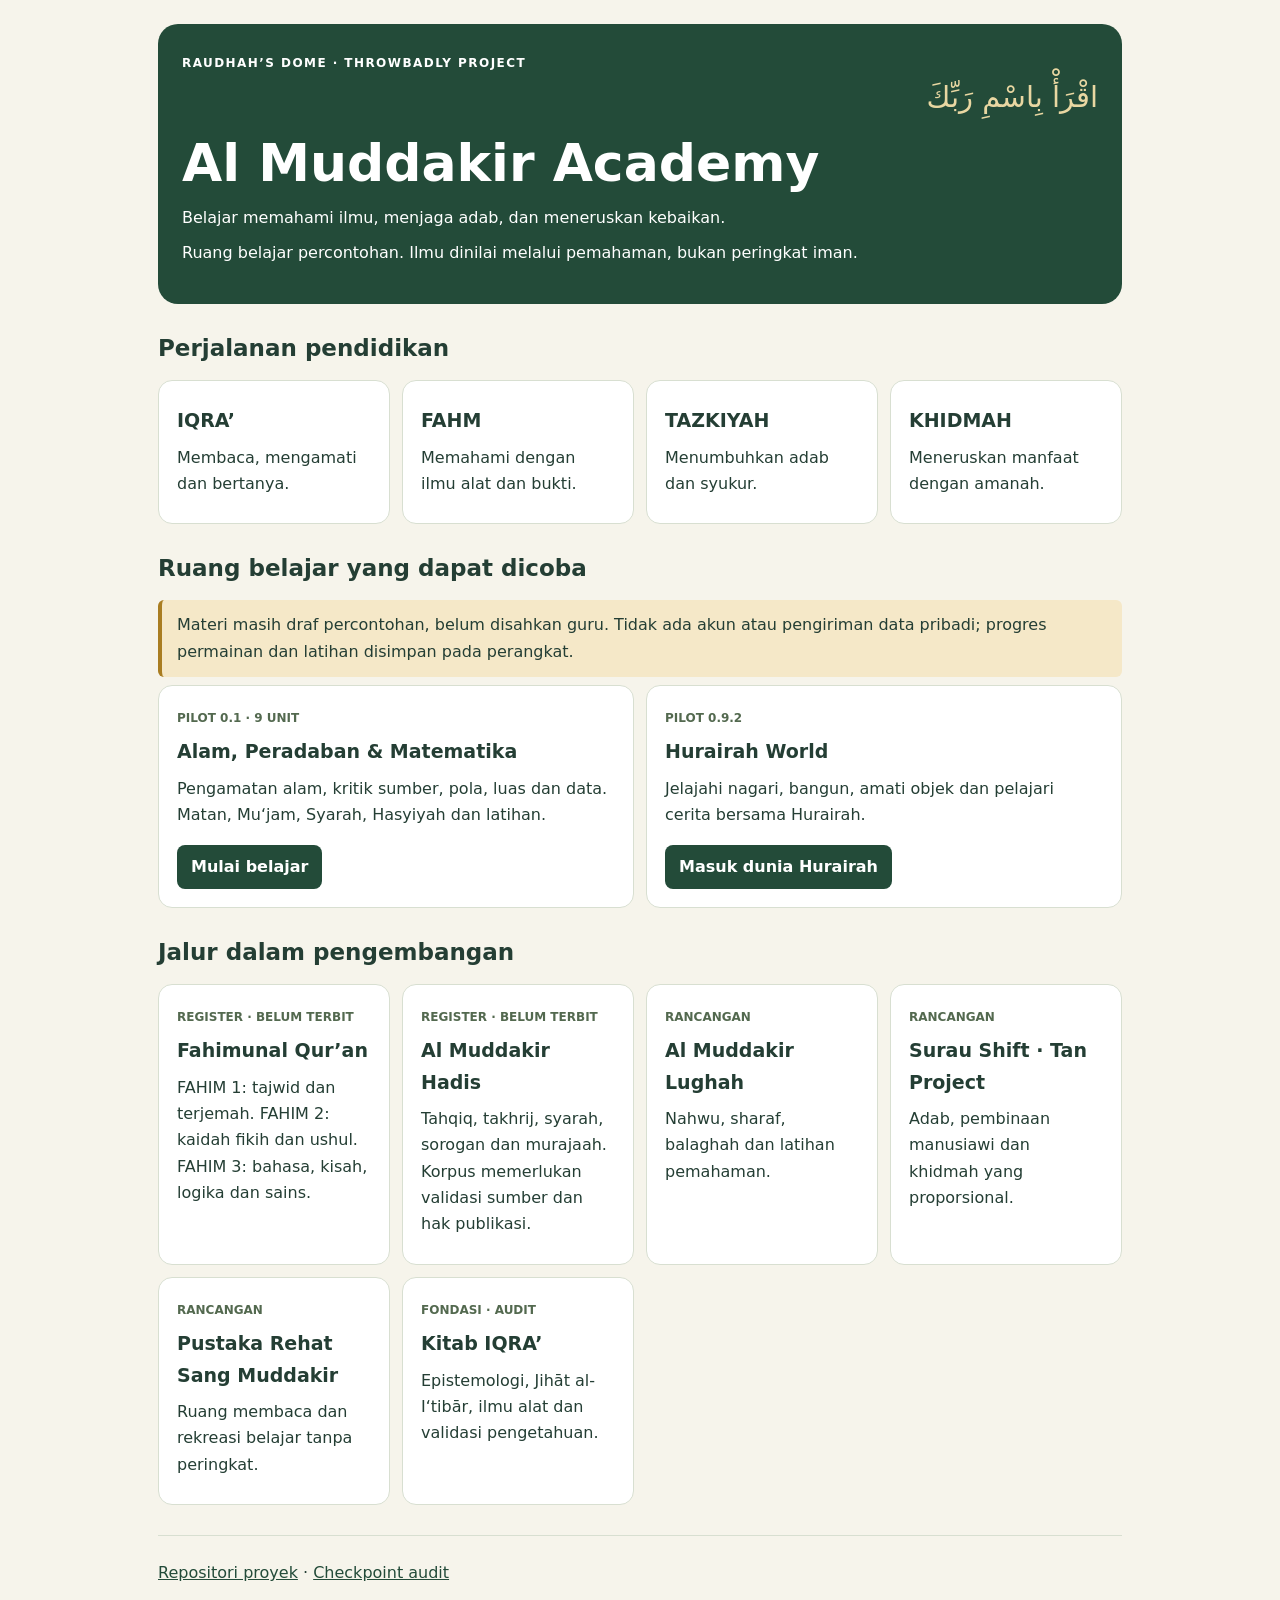
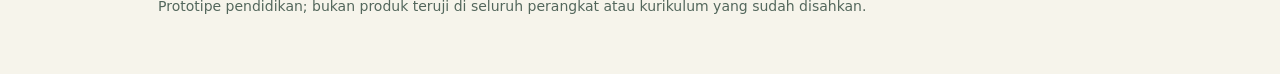
==== index.html @ e4c5f455 "feat(portal): add mobile-friendly academy homepage" ====
<!doctype html>
<html lang="id"><head><meta charset="utf-8"><meta name="viewport" content="width=device-width,initial-scale=1"><meta name="theme-color" content="#234b39"><title>Al Muddakir Academy · Raudhah’s Dome</title><style>
:root{color-scheme:light;--green:#234b39;--paper:#f6f4eb;--ink:#243e34;--line:#d8dfd1}*{box-sizing:border-box}body{margin:0;background:var(--paper);color:var(--ink);font:16px/1.65 system-ui,sans-serif}main{max-width:1000px;margin:auto;padding:24px 18px 48px}header{background:var(--green);color:white;border-radius:20px;padding:30px 24px}h1{font-size:clamp(30px,6vw,52px);line-height:1.15;margin:12px 0}h2{font-size:23px;margin:26px 0 12px}h3{font-size:19px;margin:6px 0}p{margin:8px 0}.eyebrow{letter-spacing:.12em;font-size:12px;font-weight:700}.arab{font-size:29px;color:#e9d7a2}.dna,.grid{display:grid;grid-template-columns:repeat(auto-fit,minmax(210px,1fr));gap:12px}.card{background:white;border:1px solid var(--line);border-radius:14px;padding:18px}.tag{color:#53694f;font-size:12px;font-weight:700}.muted{color:#53675c;font-size:14px}.cta{display:inline-block;padding:9px 14px;border-radius:8px;background:var(--green);color:white;text-decoration:none;font-weight:650;margin-top:8px}a{color:var(--green)}a:focus-visible{outline:3px solid #a97d21;outline-offset:4px}.notice{border-left:4px solid #a97d21;padding:12px 15px;background:#f5e8c8;border-radius:6px}footer{border-top:1px solid var(--line);margin-top:30px;padding-top:16px}@media(max-width:450px){main{padding:12px}header{padding:22px 18px}.grid,.dna{grid-template-columns:1fr}}
</style></head><body><main><header><div class="eyebrow">RAUDHAH’S DOME · THROWBADLY PROJECT</div><div class="arab" lang="ar" dir="rtl">اقْرَأْ بِاسْمِ رَبِّكَ</div><h1>Al Muddakir Academy</h1><p>Belajar memahami ilmu, menjaga adab, dan meneruskan kebaikan.</p><p>Ruang belajar percontohan. Ilmu dinilai melalui pemahaman, bukan peringkat iman.</p></header>
<h2>Perjalanan pendidikan</h2><section class="dna" aria-label="Empat DNA"><div class="card"><h3>IQRA’</h3><p>Membaca, mengamati dan bertanya.</p></div><div class="card"><h3>FAHM</h3><p>Memahami dengan ilmu alat dan bukti.</p></div><div class="card"><h3>TAZKIYAH</h3><p>Menumbuhkan adab dan syukur.</p></div><div class="card"><h3>KHIDMAH</h3><p>Meneruskan manfaat dengan amanah.</p></div></section>
<h2>Ruang belajar yang dapat dicoba</h2><p class="notice">Materi masih draf percontohan, belum disahkan guru. Tidak ada akun atau pengiriman data pribadi; progres permainan dan latihan disimpan pada perangkat.</p><section class="grid"><article class="card"><span class="tag">PILOT 0.1 · 9 UNIT</span><h3>Alam, Peradaban &amp; Matematika</h3><p>Pengamatan alam, kritik sumber, pola, luas dan data. Matan, Mu‘jam, Syarah, Hasyiyah dan latihan.</p><a class="cta" href="./al-muddakir-faculties/index.html">Mulai belajar</a></article><article class="card"><span class="tag">PILOT 0.9.2</span><h3>Hurairah World</h3><p>Jelajahi nagari, bangun, amati objek dan pelajari cerita bersama Hurairah.</p><a class="cta" href="./hurairah-world/index.html">Masuk dunia Hurairah</a></article></section>
<h2>Jalur dalam pengembangan</h2><section class="grid"><article class="card"><span class="tag">REGISTER · BELUM TERBIT</span><h3>Fahimunal Qur’an</h3><p>FAHIM 1: tajwid dan terjemah. FAHIM 2: kaidah fikih dan ushul. FAHIM 3: bahasa, kisah, logika dan sains.</p></article><article class="card"><span class="tag">REGISTER · BELUM TERBIT</span><h3>Al Muddakir Hadis</h3><p>Tahqiq, takhrij, syarah, sorogan dan murajaah. Korpus memerlukan validasi sumber dan hak publikasi.</p></article><article class="card"><span class="tag">RANCANGAN</span><h3>Al Muddakir Lughah</h3><p>Nahwu, sharaf, balaghah dan latihan pemahaman.</p></article><article class="card"><span class="tag">RANCANGAN</span><h3>Surau Shift · Tan Project</h3><p>Adab, pembinaan manusiawi dan khidmah yang proporsional.</p></article><article class="card"><span class="tag">RANCANGAN</span><h3>Pustaka Rehat Sang Muddakir</h3><p>Ruang membaca dan rekreasi belajar tanpa peringkat.</p></article><article class="card"><span class="tag">FONDASI · AUDIT</span><h3>Kitab IQRA’</h3><p>Epistemologi, Jihāt al-I‘tibār, ilmu alat dan validasi pengetahuan.</p></article></section>
<footer><p><a href="https://github.com/hajighozi/AL-MUDDAKIR-/tree/main">Repositori proyek</a> · <a href="https://github.com/hajighozi/AL-MUDDAKIR-/blob/main/docs/R129_INTEGRATION_CHECKPOINT.md">Checkpoint audit</a></p><p class="muted">Prototipe pendidikan; bukan produk teruji di seluruh perangkat atau kurikulum yang sudah disahkan.</p></footer></main></body></html>
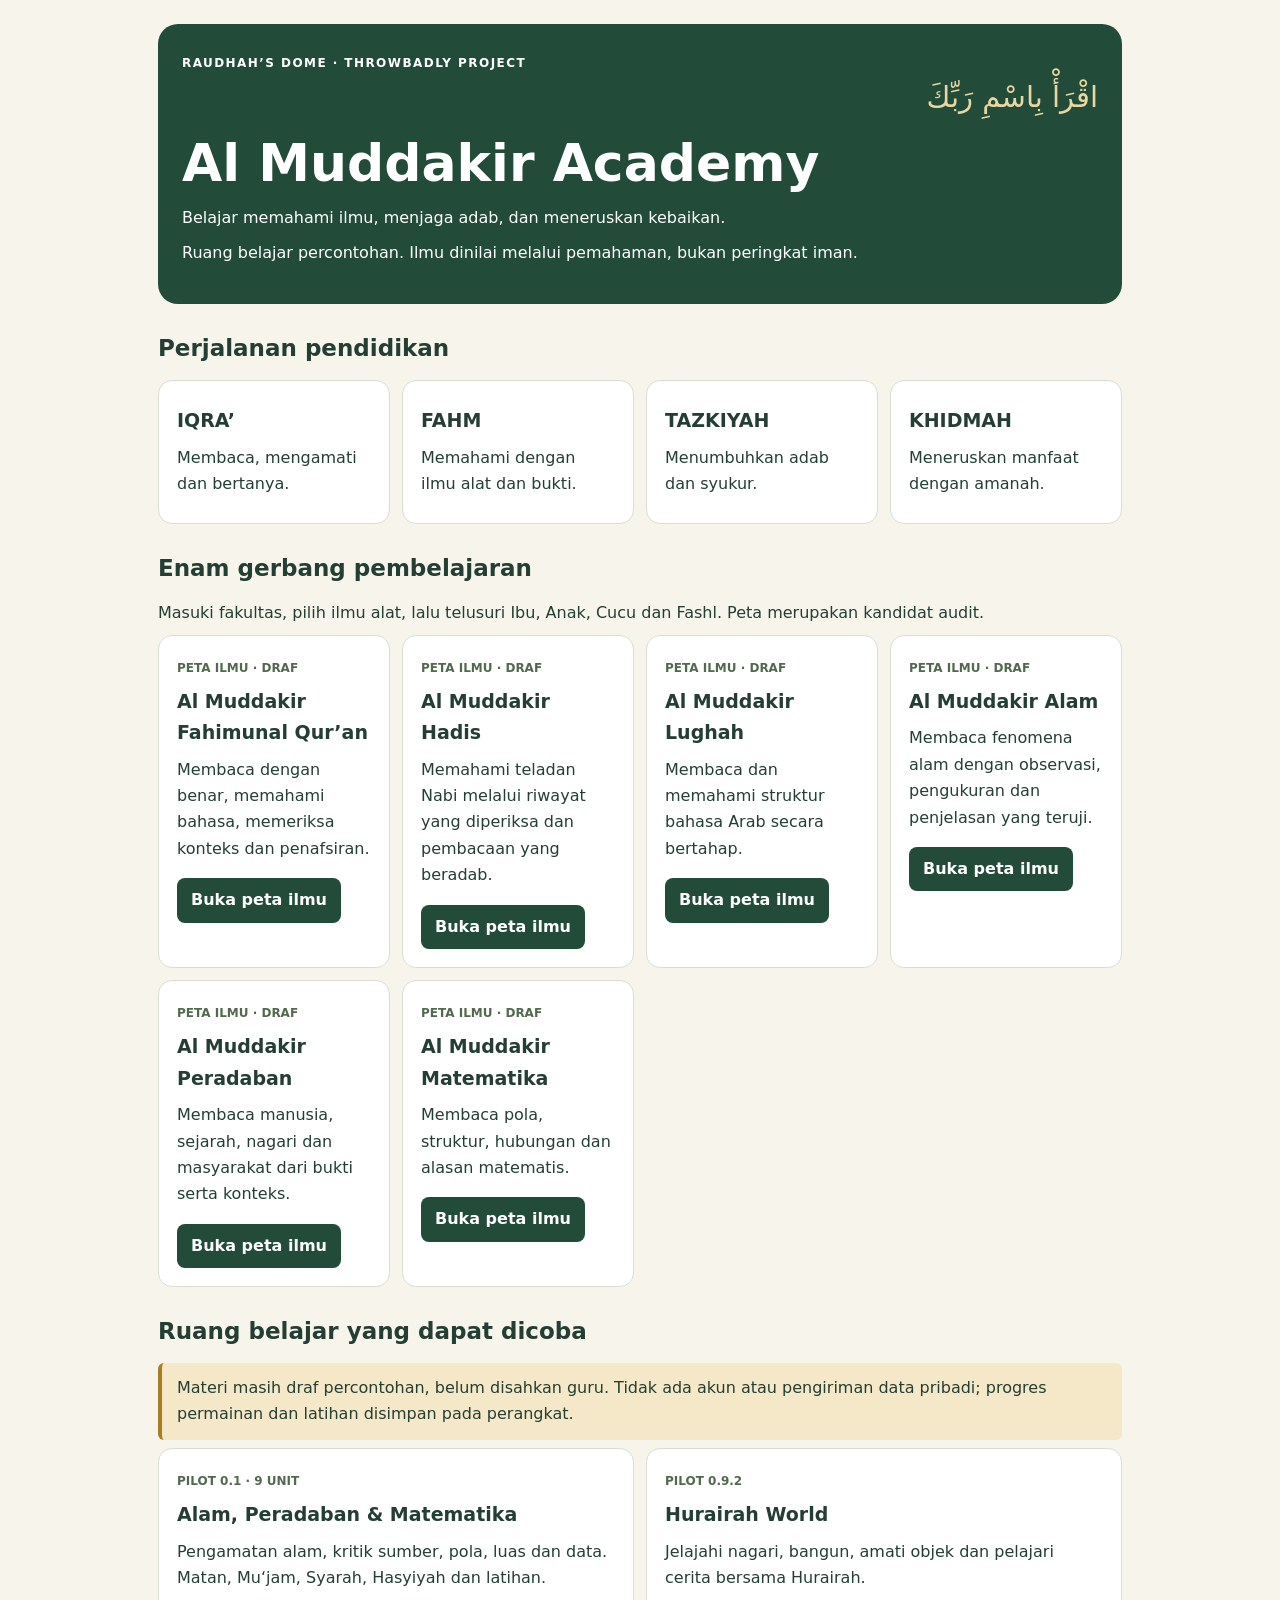
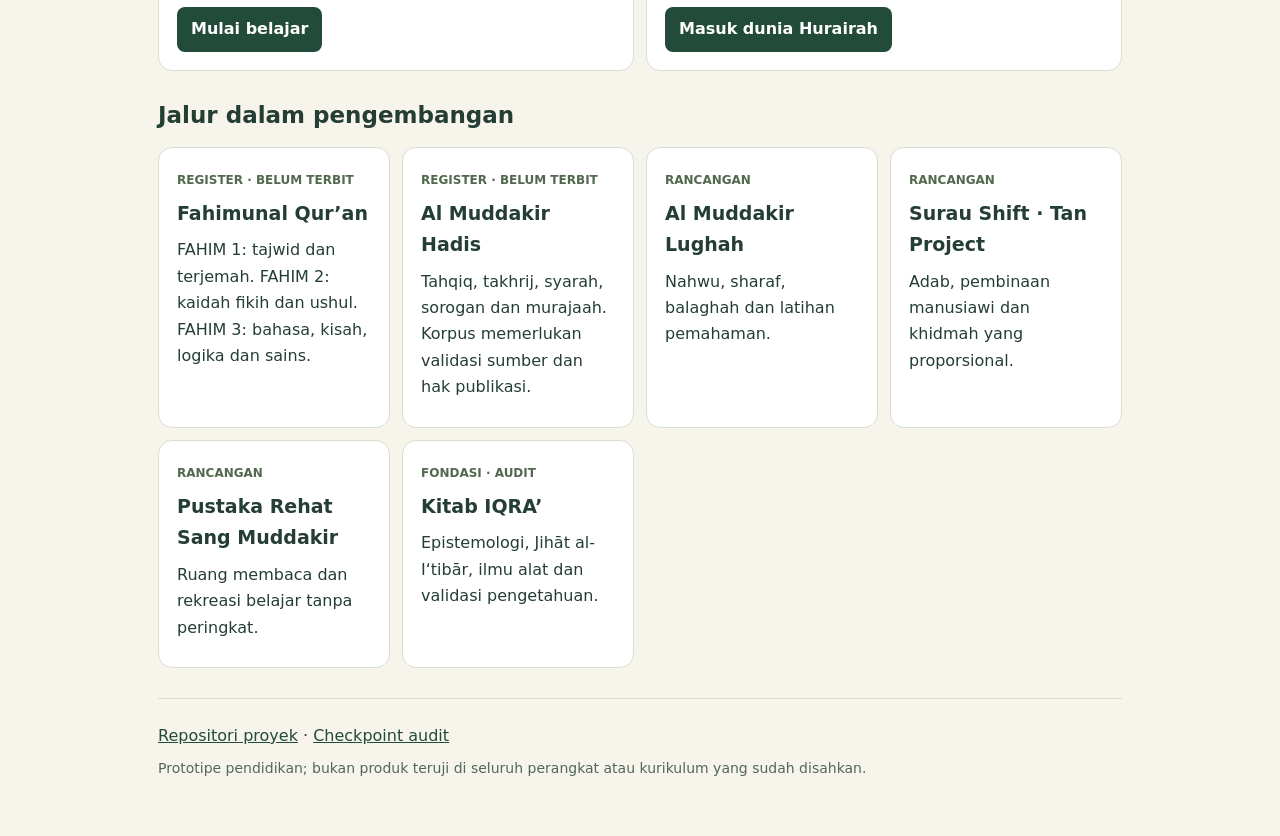
==== commit c406fd7a: "feat(portal): link six faculty knowledge maps" ====
--- a/index.html
+++ b/index.html
@@ -3,6 +3,6 @@
 :root{color-scheme:light;--green:#234b39;--paper:#f6f4eb;--ink:#243e34;--line:#d8dfd1}*{box-sizing:border-box}body{margin:0;background:var(--paper);color:var(--ink);font:16px/1.65 system-ui,sans-serif}main{max-width:1000px;margin:auto;padding:24px 18px 48px}header{background:var(--green);color:white;border-radius:20px;padding:30px 24px}h1{font-size:clamp(30px,6vw,52px);line-height:1.15;margin:12px 0}h2{font-size:23px;margin:26px 0 12px}h3{font-size:19px;margin:6px 0}p{margin:8px 0}.eyebrow{letter-spacing:.12em;font-size:12px;font-weight:700}.arab{font-size:29px;color:#e9d7a2}.dna,.grid{display:grid;grid-template-columns:repeat(auto-fit,minmax(210px,1fr));gap:12px}.card{background:white;border:1px solid var(--line);border-radius:14px;padding:18px}.tag{color:#53694f;font-size:12px;font-weight:700}.muted{color:#53675c;font-size:14px}.cta{display:inline-block;padding:9px 14px;border-radius:8px;background:var(--green);color:white;text-decoration:none;font-weight:650;margin-top:8px}a{color:var(--green)}a:focus-visible{outline:3px solid #a97d21;outline-offset:4px}.notice{border-left:4px solid #a97d21;padding:12px 15px;background:#f5e8c8;border-radius:6px}footer{border-top:1px solid var(--line);margin-top:30px;padding-top:16px}@media(max-width:450px){main{padding:12px}header{padding:22px 18px}.grid,.dna{grid-template-columns:1fr}}
 </style></head><body><main><header><div class="eyebrow">RAUDHAH’S DOME · THROWBADLY PROJECT</div><div class="arab" lang="ar" dir="rtl">اقْرَأْ بِاسْمِ رَبِّكَ</div><h1>Al Muddakir Academy</h1><p>Belajar memahami ilmu, menjaga adab, dan meneruskan kebaikan.</p><p>Ruang belajar percontohan. Ilmu dinilai melalui pemahaman, bukan peringkat iman.</p></header>
 <h2>Perjalanan pendidikan</h2><section class="dna" aria-label="Empat DNA"><div class="card"><h3>IQRA’</h3><p>Membaca, mengamati dan bertanya.</p></div><div class="card"><h3>FAHM</h3><p>Memahami dengan ilmu alat dan bukti.</p></div><div class="card"><h3>TAZKIYAH</h3><p>Menumbuhkan adab dan syukur.</p></div><div class="card"><h3>KHIDMAH</h3><p>Meneruskan manfaat dengan amanah.</p></div></section>
-<h2>Ruang belajar yang dapat dicoba</h2><p class="notice">Materi masih draf percontohan, belum disahkan guru. Tidak ada akun atau pengiriman data pribadi; progres permainan dan latihan disimpan pada perangkat.</p><section class="grid"><article class="card"><span class="tag">PILOT 0.1 · 9 UNIT</span><h3>Alam, Peradaban &amp; Matematika</h3><p>Pengamatan alam, kritik sumber, pola, luas dan data. Matan, Mu‘jam, Syarah, Hasyiyah dan latihan.</p><a class="cta" href="./al-muddakir-faculties/index.html">Mulai belajar</a></article><article class="card"><span class="tag">PILOT 0.9.2</span><h3>Hurairah World</h3><p>Jelajahi nagari, bangun, amati objek dan pelajari cerita bersama Hurairah.</p><a class="cta" href="./hurairah-world/index.html">Masuk dunia Hurairah</a></article></section>
+<h2>Enam gerbang pembelajaran</h2><p>Masuki fakultas, pilih ilmu alat, lalu telusuri Ibu, Anak, Cucu dan Fashl. Peta merupakan kandidat audit.</p><section class="grid"><article class="card"><span class="tag">PETA ILMU · DRAF</span><h3>Al Muddakir Fahimunal Qur’an</h3><p>Membaca dengan benar, memahami bahasa, memeriksa konteks dan penafsiran.</p><a class="cta" href="./al-muddakir-quran/index.html">Buka peta ilmu</a></article><article class="card"><span class="tag">PETA ILMU · DRAF</span><h3>Al Muddakir Hadis</h3><p>Memahami teladan Nabi melalui riwayat yang diperiksa dan pembacaan yang beradab.</p><a class="cta" href="./al-muddakir-hadis/index.html">Buka peta ilmu</a></article><article class="card"><span class="tag">PETA ILMU · DRAF</span><h3>Al Muddakir Lughah</h3><p>Membaca dan memahami struktur bahasa Arab secara bertahap.</p><a class="cta" href="./al-muddakir-lughah/index.html">Buka peta ilmu</a></article><article class="card"><span class="tag">PETA ILMU · DRAF</span><h3>Al Muddakir Alam</h3><p>Membaca fenomena alam dengan observasi, pengukuran dan penjelasan yang teruji.</p><a class="cta" href="./al-muddakir-alam/index.html">Buka peta ilmu</a></article><article class="card"><span class="tag">PETA ILMU · DRAF</span><h3>Al Muddakir Peradaban</h3><p>Membaca manusia, sejarah, nagari dan masyarakat dari bukti serta konteks.</p><a class="cta" href="./al-muddakir-peradaban/index.html">Buka peta ilmu</a></article><article class="card"><span class="tag">PETA ILMU · DRAF</span><h3>Al Muddakir Matematika</h3><p>Membaca pola, struktur, hubungan dan alasan matematis.</p><a class="cta" href="./al-muddakir-matematika/index.html">Buka peta ilmu</a></article></section><h2>Ruang belajar yang dapat dicoba</h2><p class="notice">Materi masih draf percontohan, belum disahkan guru. Tidak ada akun atau pengiriman data pribadi; progres permainan dan latihan disimpan pada perangkat.</p><section class="grid"><article class="card"><span class="tag">PILOT 0.1 · 9 UNIT</span><h3>Alam, Peradaban &amp; Matematika</h3><p>Pengamatan alam, kritik sumber, pola, luas dan data. Matan, Mu‘jam, Syarah, Hasyiyah dan latihan.</p><a class="cta" href="./al-muddakir-faculties/index.html">Mulai belajar</a></article><article class="card"><span class="tag">PILOT 0.9.2</span><h3>Hurairah World</h3><p>Jelajahi nagari, bangun, amati objek dan pelajari cerita bersama Hurairah.</p><a class="cta" href="./hurairah-world/index.html">Masuk dunia Hurairah</a></article></section>
 <h2>Jalur dalam pengembangan</h2><section class="grid"><article class="card"><span class="tag">REGISTER · BELUM TERBIT</span><h3>Fahimunal Qur’an</h3><p>FAHIM 1: tajwid dan terjemah. FAHIM 2: kaidah fikih dan ushul. FAHIM 3: bahasa, kisah, logika dan sains.</p></article><article class="card"><span class="tag">REGISTER · BELUM TERBIT</span><h3>Al Muddakir Hadis</h3><p>Tahqiq, takhrij, syarah, sorogan dan murajaah. Korpus memerlukan validasi sumber dan hak publikasi.</p></article><article class="card"><span class="tag">RANCANGAN</span><h3>Al Muddakir Lughah</h3><p>Nahwu, sharaf, balaghah dan latihan pemahaman.</p></article><article class="card"><span class="tag">RANCANGAN</span><h3>Surau Shift · Tan Project</h3><p>Adab, pembinaan manusiawi dan khidmah yang proporsional.</p></article><article class="card"><span class="tag">RANCANGAN</span><h3>Pustaka Rehat Sang Muddakir</h3><p>Ruang membaca dan rekreasi belajar tanpa peringkat.</p></article><article class="card"><span class="tag">FONDASI · AUDIT</span><h3>Kitab IQRA’</h3><p>Epistemologi, Jihāt al-I‘tibār, ilmu alat dan validasi pengetahuan.</p></article></section>
 <footer><p><a href="https://github.com/hajighozi/AL-MUDDAKIR-/tree/main">Repositori proyek</a> · <a href="https://github.com/hajighozi/AL-MUDDAKIR-/blob/main/docs/R129_INTEGRATION_CHECKPOINT.md">Checkpoint audit</a></p><p class="muted">Prototipe pendidikan; bukan produk teruji di seluruh perangkat atau kurikulum yang sudah disahkan.</p></footer></main></body></html>
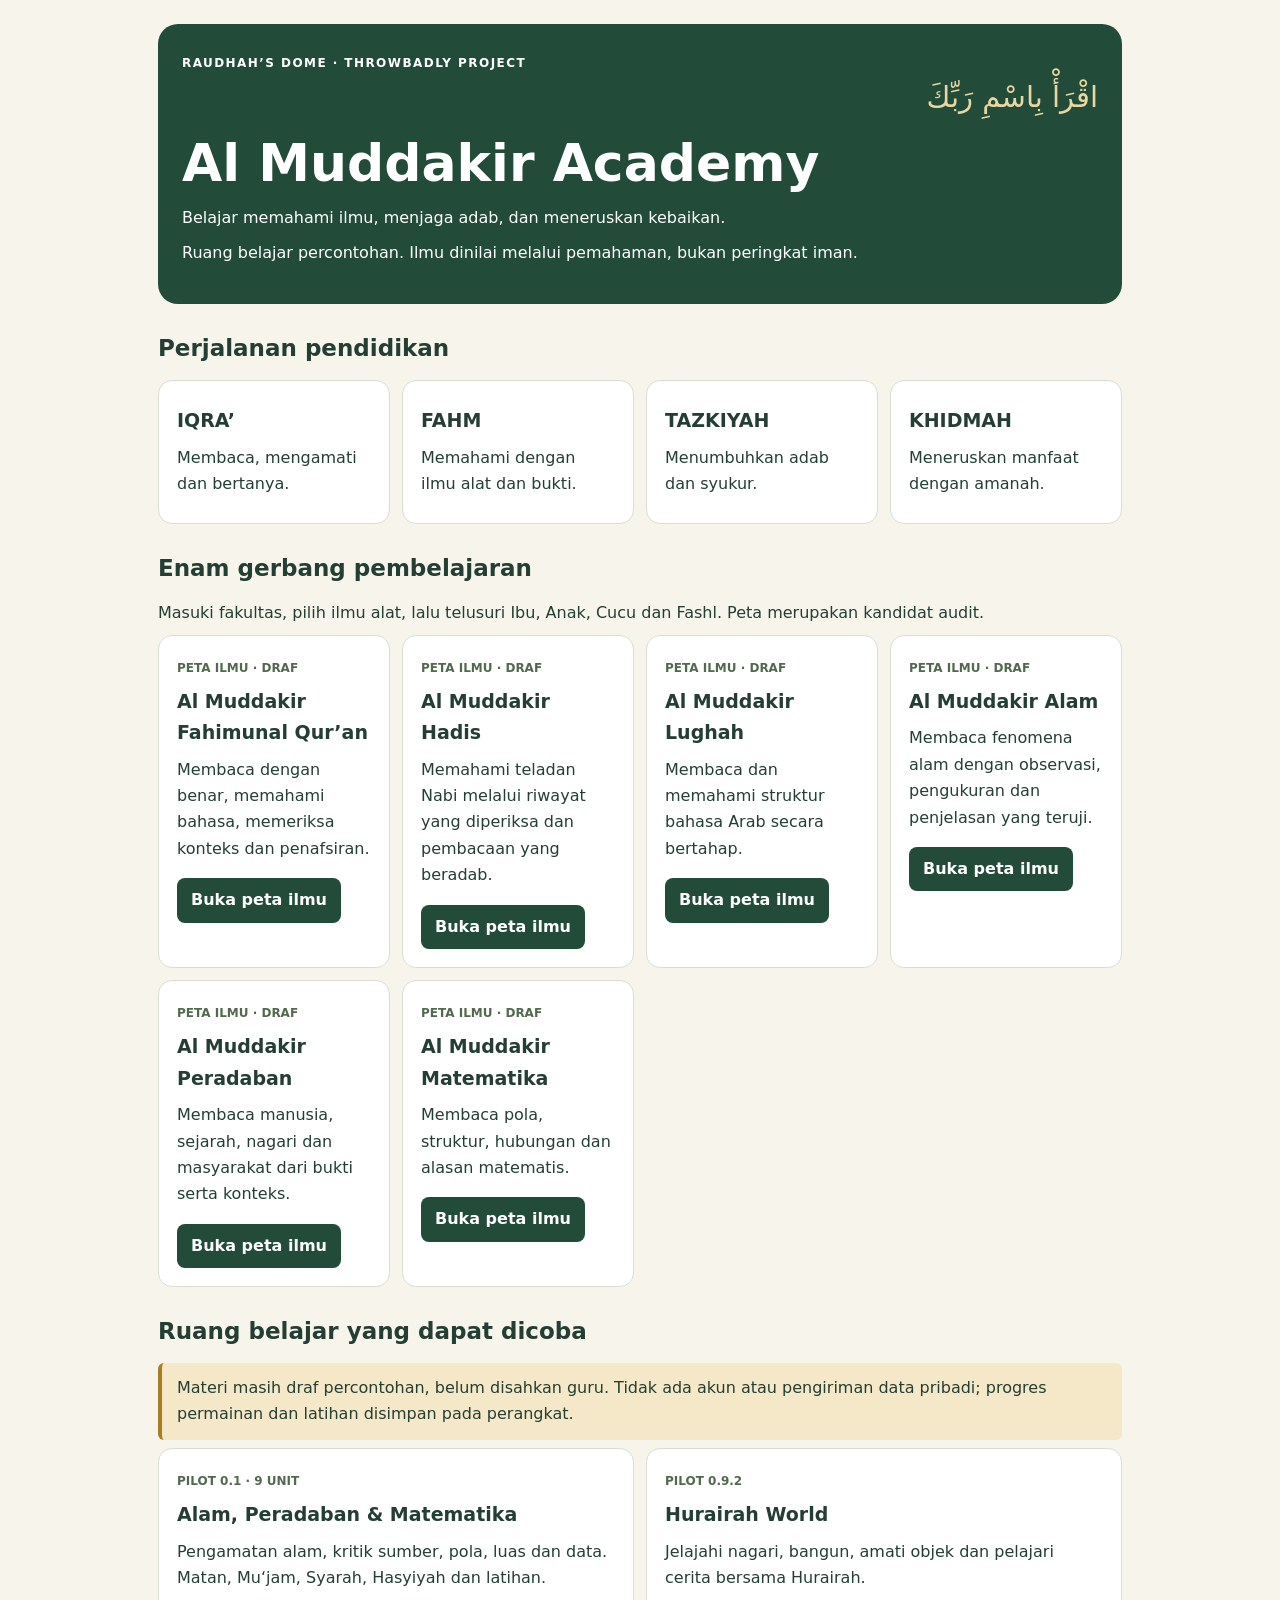
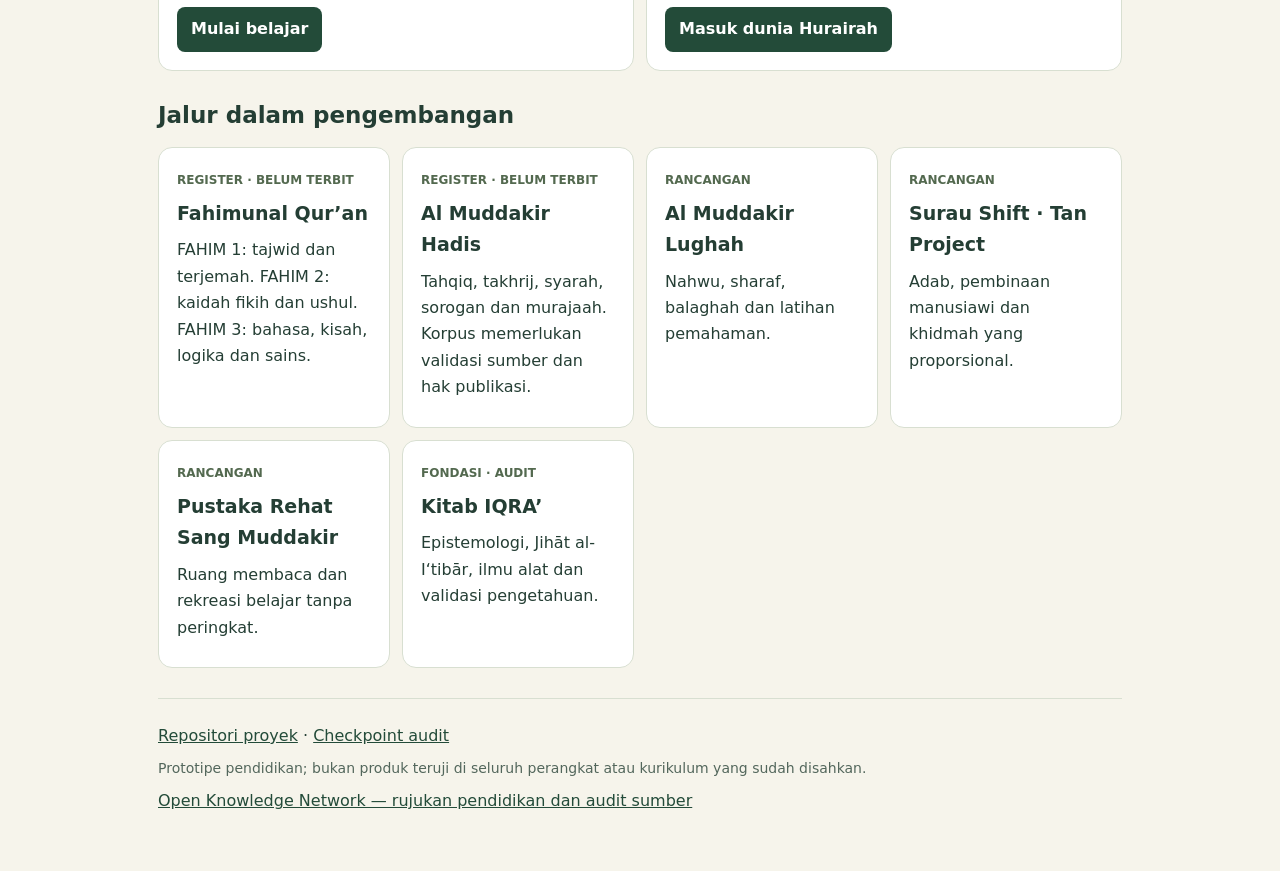
==== commit 85b6b4fe: "feat(portal): link Open Knowledge Network" ====
--- a/index.html
+++ b/index.html
@@ -5,4 +5,4 @@
 <h2>Perjalanan pendidikan</h2><section class="dna" aria-label="Empat DNA"><div class="card"><h3>IQRA’</h3><p>Membaca, mengamati dan bertanya.</p></div><div class="card"><h3>FAHM</h3><p>Memahami dengan ilmu alat dan bukti.</p></div><div class="card"><h3>TAZKIYAH</h3><p>Menumbuhkan adab dan syukur.</p></div><div class="card"><h3>KHIDMAH</h3><p>Meneruskan manfaat dengan amanah.</p></div></section>
 <h2>Enam gerbang pembelajaran</h2><p>Masuki fakultas, pilih ilmu alat, lalu telusuri Ibu, Anak, Cucu dan Fashl. Peta merupakan kandidat audit.</p><section class="grid"><article class="card"><span class="tag">PETA ILMU · DRAF</span><h3>Al Muddakir Fahimunal Qur’an</h3><p>Membaca dengan benar, memahami bahasa, memeriksa konteks dan penafsiran.</p><a class="cta" href="./al-muddakir-quran/index.html">Buka peta ilmu</a></article><article class="card"><span class="tag">PETA ILMU · DRAF</span><h3>Al Muddakir Hadis</h3><p>Memahami teladan Nabi melalui riwayat yang diperiksa dan pembacaan yang beradab.</p><a class="cta" href="./al-muddakir-hadis/index.html">Buka peta ilmu</a></article><article class="card"><span class="tag">PETA ILMU · DRAF</span><h3>Al Muddakir Lughah</h3><p>Membaca dan memahami struktur bahasa Arab secara bertahap.</p><a class="cta" href="./al-muddakir-lughah/index.html">Buka peta ilmu</a></article><article class="card"><span class="tag">PETA ILMU · DRAF</span><h3>Al Muddakir Alam</h3><p>Membaca fenomena alam dengan observasi, pengukuran dan penjelasan yang teruji.</p><a class="cta" href="./al-muddakir-alam/index.html">Buka peta ilmu</a></article><article class="card"><span class="tag">PETA ILMU · DRAF</span><h3>Al Muddakir Peradaban</h3><p>Membaca manusia, sejarah, nagari dan masyarakat dari bukti serta konteks.</p><a class="cta" href="./al-muddakir-peradaban/index.html">Buka peta ilmu</a></article><article class="card"><span class="tag">PETA ILMU · DRAF</span><h3>Al Muddakir Matematika</h3><p>Membaca pola, struktur, hubungan dan alasan matematis.</p><a class="cta" href="./al-muddakir-matematika/index.html">Buka peta ilmu</a></article></section><h2>Ruang belajar yang dapat dicoba</h2><p class="notice">Materi masih draf percontohan, belum disahkan guru. Tidak ada akun atau pengiriman data pribadi; progres permainan dan latihan disimpan pada perangkat.</p><section class="grid"><article class="card"><span class="tag">PILOT 0.1 · 9 UNIT</span><h3>Alam, Peradaban &amp; Matematika</h3><p>Pengamatan alam, kritik sumber, pola, luas dan data. Matan, Mu‘jam, Syarah, Hasyiyah dan latihan.</p><a class="cta" href="./al-muddakir-faculties/index.html">Mulai belajar</a></article><article class="card"><span class="tag">PILOT 0.9.2</span><h3>Hurairah World</h3><p>Jelajahi nagari, bangun, amati objek dan pelajari cerita bersama Hurairah.</p><a class="cta" href="./hurairah-world/index.html">Masuk dunia Hurairah</a></article></section>
 <h2>Jalur dalam pengembangan</h2><section class="grid"><article class="card"><span class="tag">REGISTER · BELUM TERBIT</span><h3>Fahimunal Qur’an</h3><p>FAHIM 1: tajwid dan terjemah. FAHIM 2: kaidah fikih dan ushul. FAHIM 3: bahasa, kisah, logika dan sains.</p></article><article class="card"><span class="tag">REGISTER · BELUM TERBIT</span><h3>Al Muddakir Hadis</h3><p>Tahqiq, takhrij, syarah, sorogan dan murajaah. Korpus memerlukan validasi sumber dan hak publikasi.</p></article><article class="card"><span class="tag">RANCANGAN</span><h3>Al Muddakir Lughah</h3><p>Nahwu, sharaf, balaghah dan latihan pemahaman.</p></article><article class="card"><span class="tag">RANCANGAN</span><h3>Surau Shift · Tan Project</h3><p>Adab, pembinaan manusiawi dan khidmah yang proporsional.</p></article><article class="card"><span class="tag">RANCANGAN</span><h3>Pustaka Rehat Sang Muddakir</h3><p>Ruang membaca dan rekreasi belajar tanpa peringkat.</p></article><article class="card"><span class="tag">FONDASI · AUDIT</span><h3>Kitab IQRA’</h3><p>Epistemologi, Jihāt al-I‘tibār, ilmu alat dan validasi pengetahuan.</p></article></section>
-<footer><p><a href="https://github.com/hajighozi/AL-MUDDAKIR-/tree/main">Repositori proyek</a> · <a href="https://github.com/hajighozi/AL-MUDDAKIR-/blob/main/docs/R129_INTEGRATION_CHECKPOINT.md">Checkpoint audit</a></p><p class="muted">Prototipe pendidikan; bukan produk teruji di seluruh perangkat atau kurikulum yang sudah disahkan.</p></footer></main></body></html>
+<footer><p><a href="https://github.com/hajighozi/AL-MUDDAKIR-/tree/main">Repositori proyek</a> · <a href="https://github.com/hajighozi/AL-MUDDAKIR-/blob/main/docs/R129_INTEGRATION_CHECKPOINT.md">Checkpoint audit</a></p><p class="muted">Prototipe pendidikan; bukan produk teruji di seluruh perangkat atau kurikulum yang sudah disahkan.</p><p><a href="./open-knowledge/index.html">Open Knowledge Network — rujukan pendidikan dan audit sumber</a></p></footer></main></body></html>
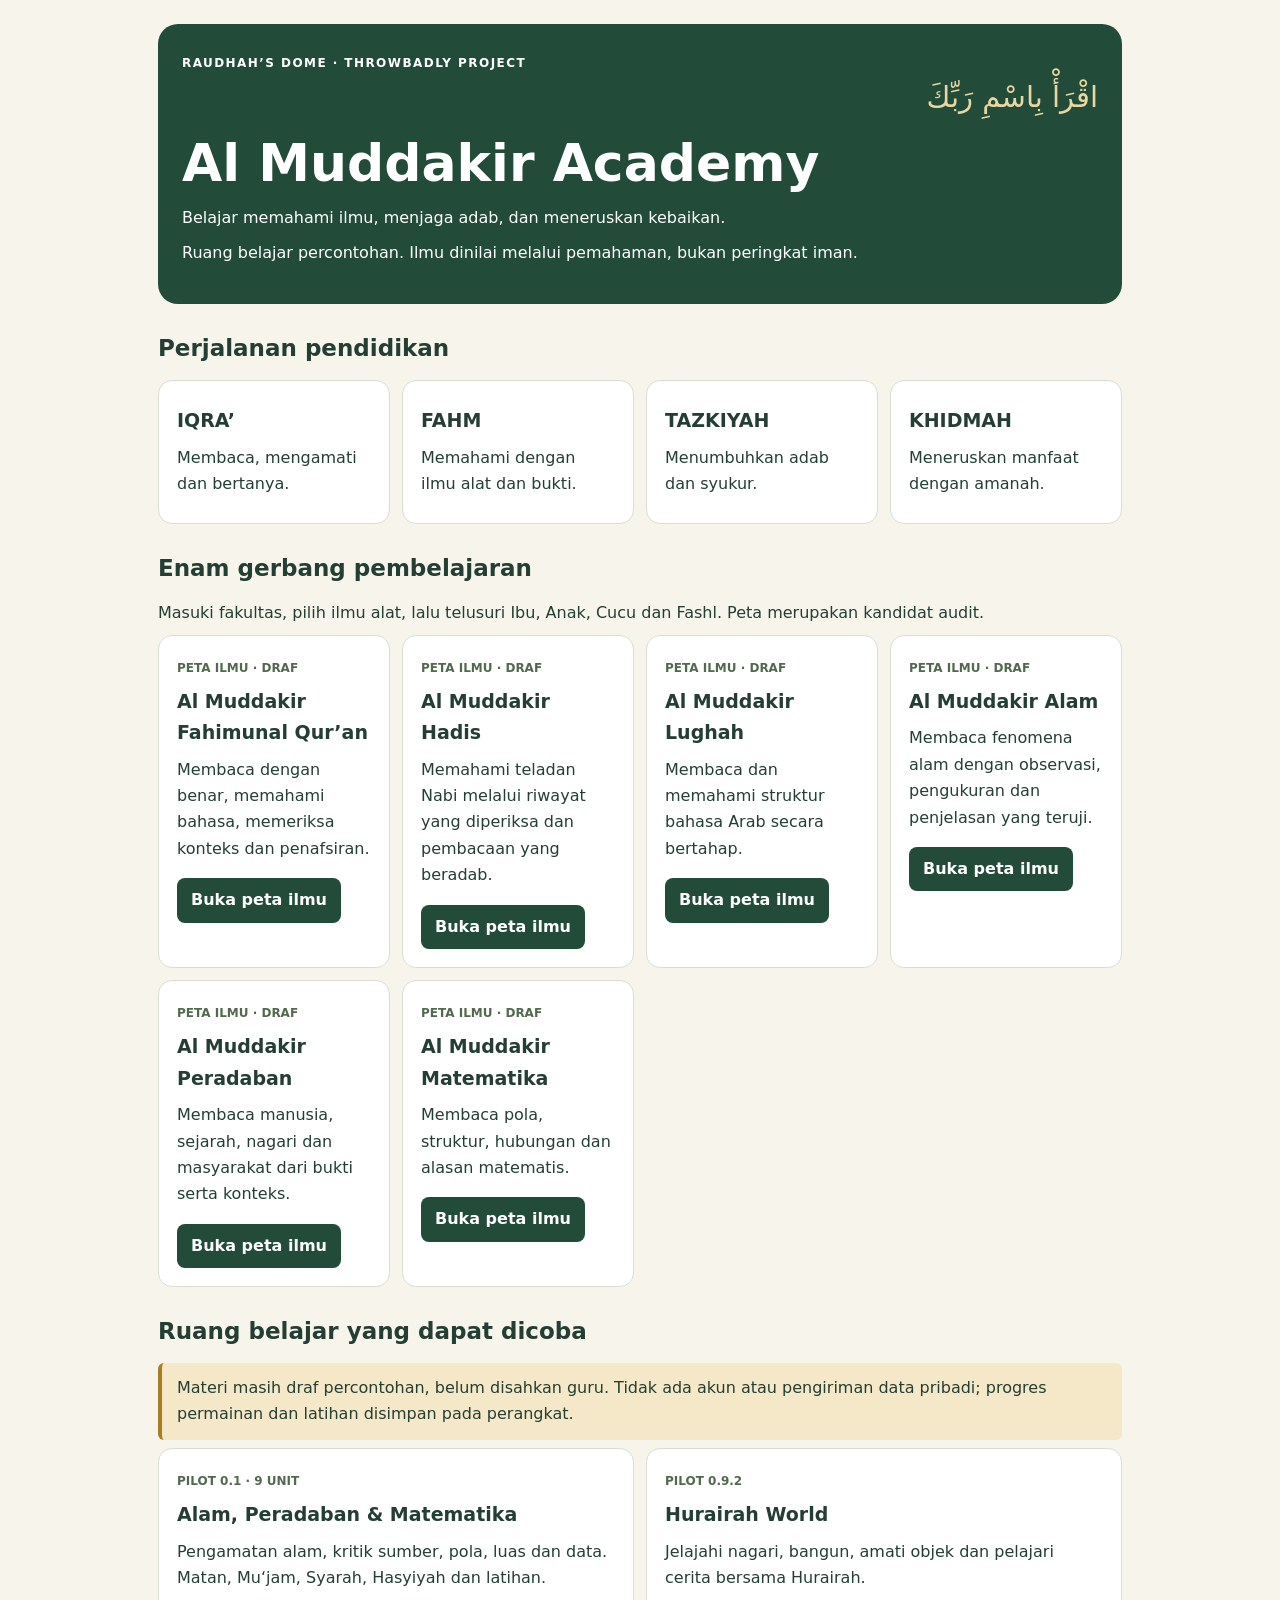
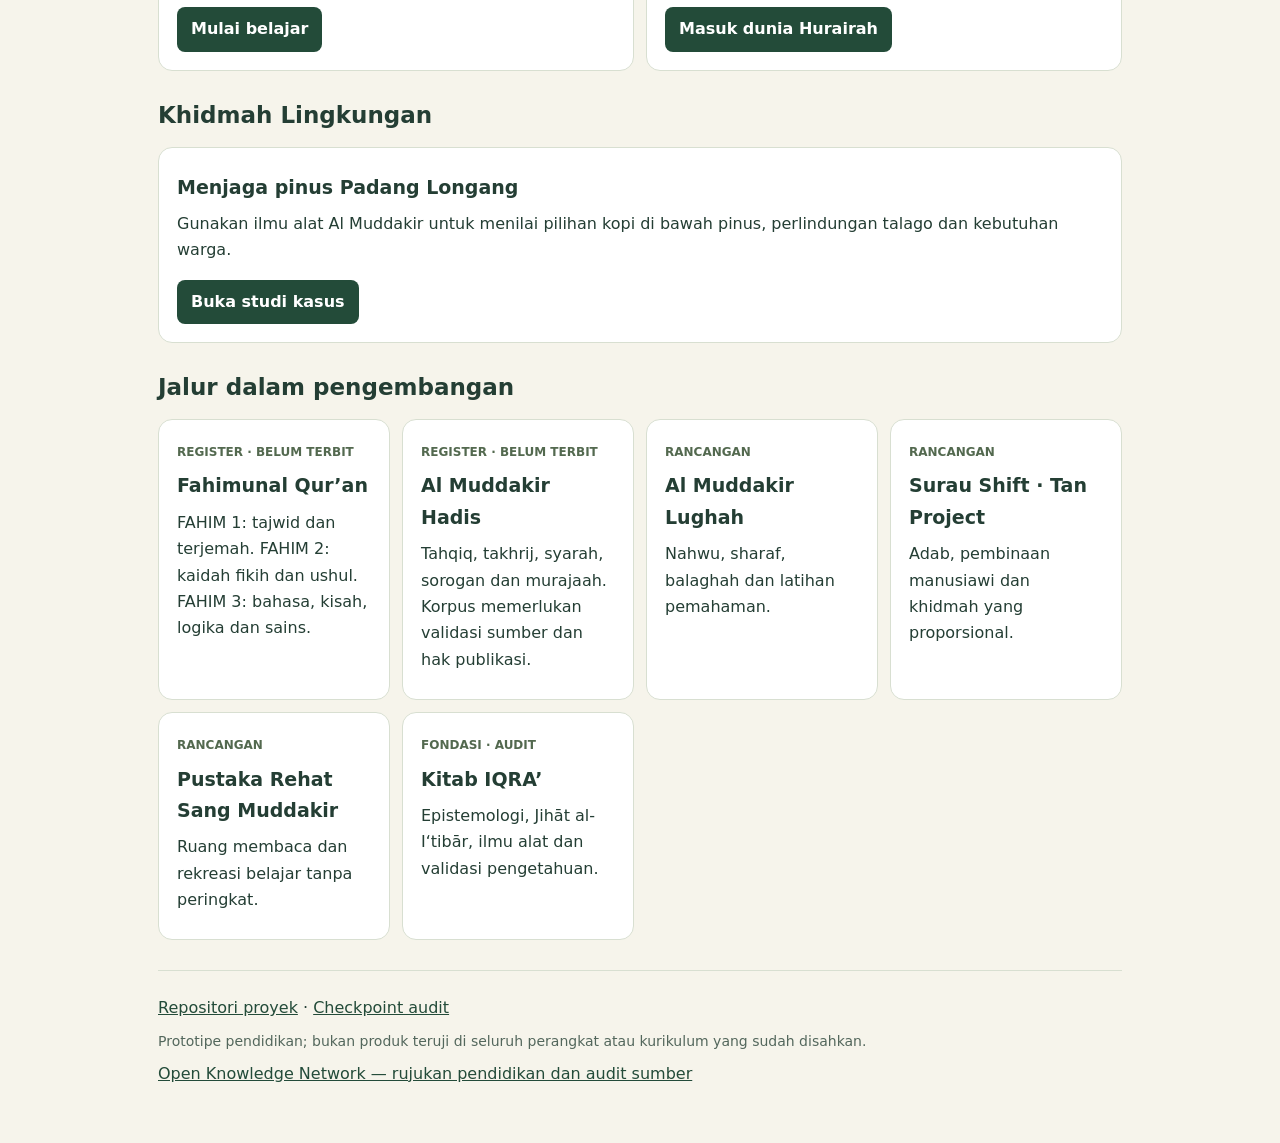
==== commit 9e6cfcac: "feat(khidmah): hubungkan kajian lingkungan Padang Longang ke portal" ====
--- a/index.html
+++ b/index.html
@@ -4,5 +4,6 @@
 </style></head><body><main><header><div class="eyebrow">RAUDHAH’S DOME · THROWBADLY PROJECT</div><div class="arab" lang="ar" dir="rtl">اقْرَأْ بِاسْمِ رَبِّكَ</div><h1>Al Muddakir Academy</h1><p>Belajar memahami ilmu, menjaga adab, dan meneruskan kebaikan.</p><p>Ruang belajar percontohan. Ilmu dinilai melalui pemahaman, bukan peringkat iman.</p></header>
 <h2>Perjalanan pendidikan</h2><section class="dna" aria-label="Empat DNA"><div class="card"><h3>IQRA’</h3><p>Membaca, mengamati dan bertanya.</p></div><div class="card"><h3>FAHM</h3><p>Memahami dengan ilmu alat dan bukti.</p></div><div class="card"><h3>TAZKIYAH</h3><p>Menumbuhkan adab dan syukur.</p></div><div class="card"><h3>KHIDMAH</h3><p>Meneruskan manfaat dengan amanah.</p></div></section>
 <h2>Enam gerbang pembelajaran</h2><p>Masuki fakultas, pilih ilmu alat, lalu telusuri Ibu, Anak, Cucu dan Fashl. Peta merupakan kandidat audit.</p><section class="grid"><article class="card"><span class="tag">PETA ILMU · DRAF</span><h3>Al Muddakir Fahimunal Qur’an</h3><p>Membaca dengan benar, memahami bahasa, memeriksa konteks dan penafsiran.</p><a class="cta" href="./al-muddakir-quran/index.html">Buka peta ilmu</a></article><article class="card"><span class="tag">PETA ILMU · DRAF</span><h3>Al Muddakir Hadis</h3><p>Memahami teladan Nabi melalui riwayat yang diperiksa dan pembacaan yang beradab.</p><a class="cta" href="./al-muddakir-hadis/index.html">Buka peta ilmu</a></article><article class="card"><span class="tag">PETA ILMU · DRAF</span><h3>Al Muddakir Lughah</h3><p>Membaca dan memahami struktur bahasa Arab secara bertahap.</p><a class="cta" href="./al-muddakir-lughah/index.html">Buka peta ilmu</a></article><article class="card"><span class="tag">PETA ILMU · DRAF</span><h3>Al Muddakir Alam</h3><p>Membaca fenomena alam dengan observasi, pengukuran dan penjelasan yang teruji.</p><a class="cta" href="./al-muddakir-alam/index.html">Buka peta ilmu</a></article><article class="card"><span class="tag">PETA ILMU · DRAF</span><h3>Al Muddakir Peradaban</h3><p>Membaca manusia, sejarah, nagari dan masyarakat dari bukti serta konteks.</p><a class="cta" href="./al-muddakir-peradaban/index.html">Buka peta ilmu</a></article><article class="card"><span class="tag">PETA ILMU · DRAF</span><h3>Al Muddakir Matematika</h3><p>Membaca pola, struktur, hubungan dan alasan matematis.</p><a class="cta" href="./al-muddakir-matematika/index.html">Buka peta ilmu</a></article></section><h2>Ruang belajar yang dapat dicoba</h2><p class="notice">Materi masih draf percontohan, belum disahkan guru. Tidak ada akun atau pengiriman data pribadi; progres permainan dan latihan disimpan pada perangkat.</p><section class="grid"><article class="card"><span class="tag">PILOT 0.1 · 9 UNIT</span><h3>Alam, Peradaban &amp; Matematika</h3><p>Pengamatan alam, kritik sumber, pola, luas dan data. Matan, Mu‘jam, Syarah, Hasyiyah dan latihan.</p><a class="cta" href="./al-muddakir-faculties/index.html">Mulai belajar</a></article><article class="card"><span class="tag">PILOT 0.9.2</span><h3>Hurairah World</h3><p>Jelajahi nagari, bangun, amati objek dan pelajari cerita bersama Hurairah.</p><a class="cta" href="./hurairah-world/index.html">Masuk dunia Hurairah</a></article></section>
+<section aria-labelledby="khidmah-lingkungan"><h2 id="khidmah-lingkungan">Khidmah Lingkungan</h2><article class="card"><h3>Menjaga pinus Padang Longang</h3><p>Gunakan ilmu alat Al Muddakir untuk menilai pilihan kopi di bawah pinus, perlindungan talago dan kebutuhan warga.</p><a class="cta" href="./khidmah-lingkungan/padang-longang/index.html">Buka studi kasus</a></article></section>
 <h2>Jalur dalam pengembangan</h2><section class="grid"><article class="card"><span class="tag">REGISTER · BELUM TERBIT</span><h3>Fahimunal Qur’an</h3><p>FAHIM 1: tajwid dan terjemah. FAHIM 2: kaidah fikih dan ushul. FAHIM 3: bahasa, kisah, logika dan sains.</p></article><article class="card"><span class="tag">REGISTER · BELUM TERBIT</span><h3>Al Muddakir Hadis</h3><p>Tahqiq, takhrij, syarah, sorogan dan murajaah. Korpus memerlukan validasi sumber dan hak publikasi.</p></article><article class="card"><span class="tag">RANCANGAN</span><h3>Al Muddakir Lughah</h3><p>Nahwu, sharaf, balaghah dan latihan pemahaman.</p></article><article class="card"><span class="tag">RANCANGAN</span><h3>Surau Shift · Tan Project</h3><p>Adab, pembinaan manusiawi dan khidmah yang proporsional.</p></article><article class="card"><span class="tag">RANCANGAN</span><h3>Pustaka Rehat Sang Muddakir</h3><p>Ruang membaca dan rekreasi belajar tanpa peringkat.</p></article><article class="card"><span class="tag">FONDASI · AUDIT</span><h3>Kitab IQRA’</h3><p>Epistemologi, Jihāt al-I‘tibār, ilmu alat dan validasi pengetahuan.</p></article></section>
 <footer><p><a href="https://github.com/hajighozi/AL-MUDDAKIR-/tree/main">Repositori proyek</a> · <a href="https://github.com/hajighozi/AL-MUDDAKIR-/blob/main/docs/R129_INTEGRATION_CHECKPOINT.md">Checkpoint audit</a></p><p class="muted">Prototipe pendidikan; bukan produk teruji di seluruh perangkat atau kurikulum yang sudah disahkan.</p><p><a href="./open-knowledge/index.html">Open Knowledge Network — rujukan pendidikan dan audit sumber</a></p></footer></main></body></html>
